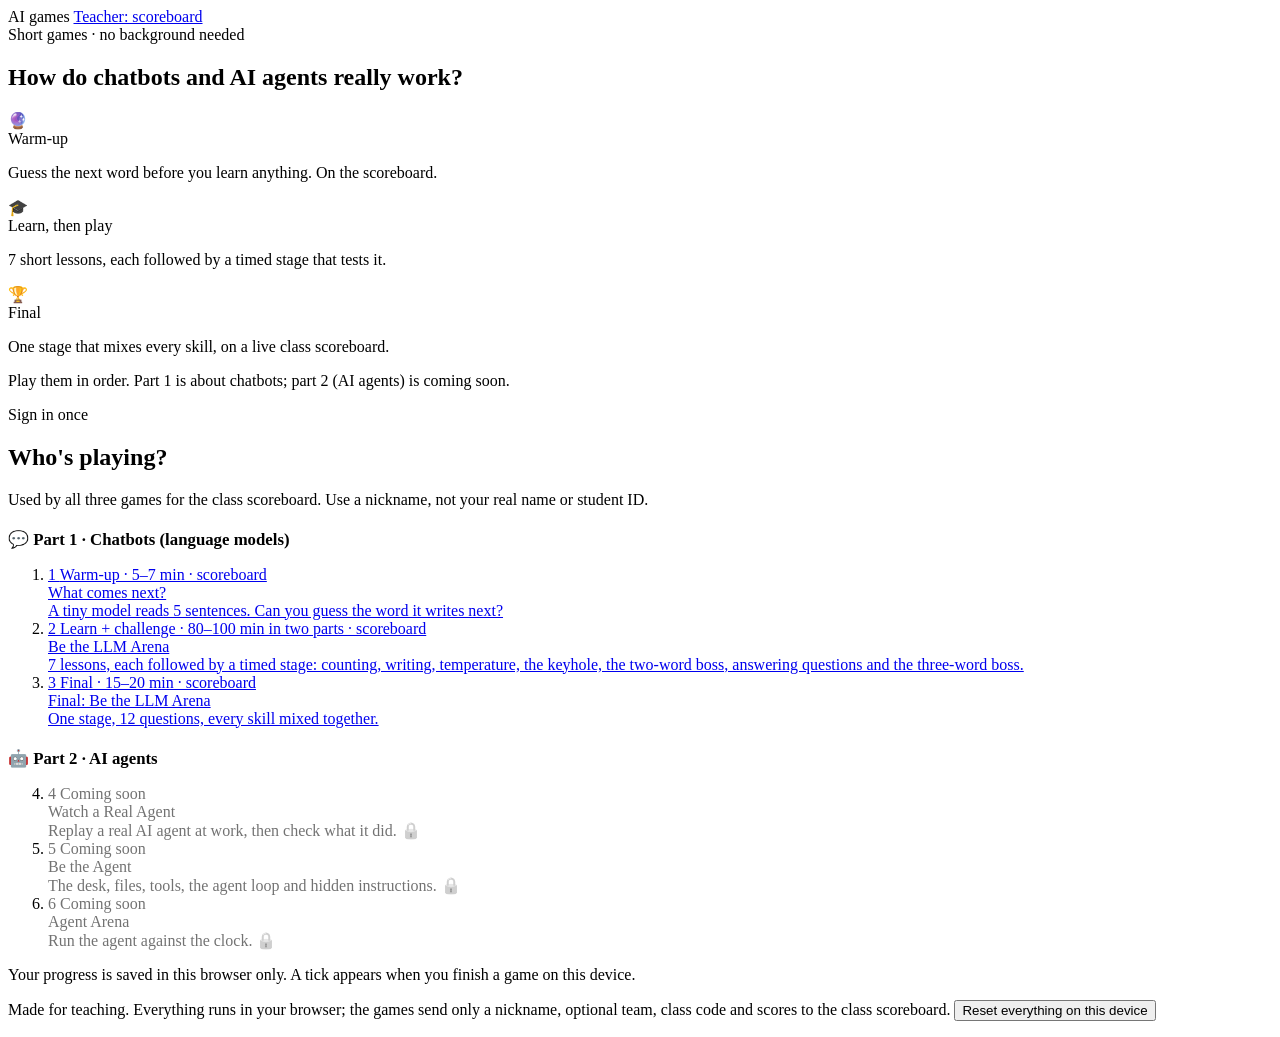
==== index.html @ a32d64f8 "v2: root files" ====
<!doctype html>
<html lang="en">
<head>
  <meta charset="utf-8">
  <meta name="viewport" content="width=device-width, initial-scale=1">
  <meta name="color-scheme" content="light only">
  <title>AI games: how chatbots and AI agents work</title>
  <meta name="description" content="Browser games for beginners: guess the next word, learn how a language model works stage by stage, and test yourself on a class scoreboard.">
  <link rel="icon" href="data:image/svg+xml,%3Csvg xmlns='http://www.w3.org/2000/svg' viewBox='0 0 32 32'%3E%3Crect width='32' height='32' rx='7' fill='%231f5fbf'/%3E%3Crect x='6' y='20' width='4' height='6' rx='1' fill='white'/%3E%3Crect x='12' y='14' width='4' height='12' rx='1' fill='white'/%3E%3Crect x='18' y='9' width='4' height='17' rx='1' fill='white'/%3E%3Crect x='24' y='17' width='4' height='9' rx='1' fill='white'/%3E%3C/svg%3E">
  <link rel="stylesheet" href="shared/arena.css">
  <link rel="stylesheet" href="shared/visual.css">
  <style>.part-h { font-size: 1.05rem; margin: 20px 0 8px; } .games.soon .game { opacity: .55; filter: grayscale(1); cursor: not-allowed; }</style>
</head>
<body>
  <header class="topbar">
    <span class="brand">AI <span>games</span></span>
    <span class="spacer"></span>
    <a class="pill" href="board.html" id="boardLink">Teacher: scoreboard</a>
  </header>

  <main>
    <section class="card stack">
      <div class="kicker">Short games · no background needed</div>
      <h1>How do chatbots and AI agents really work?</h1>
      <div class="v-cards cols-3">
        <div class="v-card"><div class="v-card-icon" aria-hidden="true">🔮</div><div class="v-card-title">Warm-up</div><p>Guess the next word before you learn anything. On the scoreboard.</p></div>
        <div class="v-card"><div class="v-card-icon" aria-hidden="true">🎓</div><div class="v-card-title">Learn, then play</div><p>7 short lessons, each followed by a timed stage that tests it.</p></div>
        <div class="v-card"><div class="v-card-icon" aria-hidden="true">🏆</div><div class="v-card-title">Final</div><p>One stage that mixes every skill, on a live class scoreboard.</p></div>
      </div>
      <p class="muted small">Play them in order. Part 1 is about chatbots; part 2 (AI agents) is coming soon.</p>
    </section>

    <section class="card stack" id="signin" aria-labelledby="signin-h">
      <div class="kicker">Sign in once</div>
      <h2 id="signin-h">Who's playing?</h2>
      <p class="muted small">Used by all three games for the class scoreboard. Use a nickname, not your real name or student ID.</p>
      <div id="signin-body"></div>
    </section>

    <div id="games">
    <h2 class="part-h"><span aria-hidden="true">💬</span> Part 1 · Chatbots (language models)</h2>
    <ol class="games">
      <li><a class="game arena" href="warmup/index.html" data-id="warmup-arena">
        <span class="n" aria-hidden="true">1</span>
        <span><span class="tag">Warm-up · 5–7 min · scoreboard</span><br><span class="t">What comes next?</span><br>
          <span class="d">A tiny model reads 5 sentences. Can you guess the word it writes next?</span></span>
        <span class="right"></span></a></li>
      <li><a class="game arena" href="llm/index.html" data-id="llm2-arena">
        <span class="n" aria-hidden="true">2</span>
        <span><span class="tag">Learn + challenge · 80–100 min in two parts · scoreboard</span><br><span class="t">Be the LLM Arena</span><br>
          <span class="d">7 lessons, each followed by a timed stage: counting, writing, temperature, the keyhole, the two-word boss, answering questions and the three-word boss.</span></span>
        <span class="right"></span></a></li>
      <li><a class="game arena" href="final/index.html" data-id="llmfinal-arena">
        <span class="n" aria-hidden="true">3</span>
        <span><span class="tag">Final · 15–20 min · scoreboard</span><br><span class="t">Final: Be the LLM Arena</span><br>
          <span class="d">One stage, 12 questions, every skill mixed together.</span></span>
        <span class="right"></span></a></li>
    </ol>
    <h2 class="part-h"><span aria-hidden="true">🤖</span> Part 2 · AI agents</h2>
    <ol class="games soon" start="4" aria-label="Coming soon">
      <li><div class="game" aria-disabled="true">
        <span class="n" aria-hidden="true">4</span>
        <span><span class="tag">Coming soon</span><br><span class="t">Watch a Real Agent</span><br><span class="d">Replay a real AI agent at work, then check what it did.</span></span>
        <span class="right">🔒</span></div></li>
      <li><div class="game" aria-disabled="true">
        <span class="n" aria-hidden="true">5</span>
        <span><span class="tag">Coming soon</span><br><span class="t">Be the Agent</span><br><span class="d">The desk, files, tools, the agent loop and hidden instructions.</span></span>
        <span class="right">🔒</span></div></li>
      <li><div class="game" aria-disabled="true">
        <span class="n" aria-hidden="true">6</span>
        <span><span class="tag">Coming soon</span><br><span class="t">Agent Arena</span><br><span class="d">Run the agent against the clock.</span></span>
        <span class="right">🔒</span></div></li>
    </ol>
    </div>

    <p class="muted small" style="margin-top:16px">Your progress is saved in this browser only. A tick appears when you finish a game on this device.</p>
  </main>

  <footer><p>Made for teaching. Everything runs in your browser; the games send only a nickname, optional team, class code and scores to the class scoreboard.
    <button type="button" id="resetAll">Reset everything on this device</button></p></footer>

  <script src="config.js"></script>
  <script src="shared/arena.js"></script>
  <script>
  /* Front-page sign-in: saved on this device and picked up by all three games. */
  (function () {
    var A = window.ARENA, h = A.h, body = document.getElementById("signin-body");
    function summary() {
      var p = A.getProfile();
      A.clear(body);
      var chg = h("button", { class: "btn ghost", type: "button", text: "Change" });
      chg.addEventListener("click", form);
      body.appendChild(h("div", { class: "row" },
        h("p", { style: "flex:1;margin:0" }, "\u2713 Playing as ", h("b", { text: p.nickname }),
          p.team ? " \u00b7 team " + p.team : "", A.boardEnabled ? " \u00b7 class " + p.classCode : ""),
        chg));
    }
    function form() {
      var p = A.getProfile();
      A.clear(body);
      var nick = h("input", { class: "text-input", id: "p-nick", maxlength: "16", autocomplete: "off", value: p.nickname });
      var team = h("input", { class: "text-input", id: "p-team", maxlength: "20", autocomplete: "off", value: p.team });
      var code = h("input", { class: "text-input", id: "p-class", maxlength: "20", autocomplete: "off", value: p.classCode });
      var msg = h("p", { class: "feedback", "aria-live": "polite" });
      var f = h("form", { class: "stack", novalidate: true },
        h("label", { class: "field", for: "p-nick" }, "Nickname", nick),
        h("label", { class: "field", for: "p-team" }, "Team name ", h("span", { class: "muted", text: "(optional; teammates type the same name)" }), team),
        A.boardEnabled ? h("label", { class: "field", for: "p-class" }, "Class code ", h("span", { class: "muted", text: "(from your teacher)" }), code) : null,
        msg,
        h("div", { class: "row end" }, h("button", { class: "btn primary", type: "submit", text: "Save" })));
      f.addEventListener("submit", function (e) {
        e.preventDefault();
        var n = A.cleanNick(nick.value), c = A.cleanClass(code.value);
        if (!n) { msg.className = "feedback bad"; msg.textContent = "Please type a nickname (letters or numbers)."; nick.focus(); return; }
        if (A.boardEnabled && !c) { msg.className = "feedback bad"; msg.textContent = "Please type the class code your teacher gave you."; code.focus(); return; }
        A.setProfile({ nickname: n, team: A.cleanTeam(team.value), classCode: c });
        summary();
      });
      body.appendChild(f);
    }
    var p = A.getProfile();
    if (p.nickname && (!A.boardEnabled || p.classCode)) summary(); else form();
  })();

  /* Reset everything this site saved in this browser: the 3 games, the ticks and the sign-in. */
  (function () {
    var ARENAS = ["aig-arena-warmup", "aig-arena-llm2", "aig-arena-llmfinal"];
    var KEYS = ARENAS.concat(["aig2-done", "aig-player"]);
    document.getElementById("resetAll").addEventListener("click", function () {
      var unsent = 0;
      try { ARENAS.forEach(function (k) { var s = JSON.parse(localStorage.getItem(k) || "null"); if (s && s.queue) unsent += s.queue.length; }); } catch (e) { /* storage blocked */ }
      var msg = "Delete all progress for these games on this device, and the saved nickname? (The saved nickname is shared with the first version of the AI games on this browser.)" +
        (unsent ? "\n\nWarning: " + unsent + " arena result" + (unsent === 1 ? " has" : "s have") + " not reached the scoreboard yet and would be lost." : "") +
        "\n\nResults already on the class scoreboard stay there, and your nickname stays taken in that class.";
      if (window.confirm && !window.confirm(msg)) return;
      try { KEYS.forEach(function (k) { localStorage.removeItem(k); }); } catch (e) { /* storage blocked: nothing saved anyway */ }
      location.reload();
    });
  })();

  (function () {
    var done = {};
    try { done = JSON.parse(localStorage.getItem("aig2-done") || "{}") || {}; } catch (e) { /* storage blocked */ }
    var links = document.querySelectorAll("#games a.game");
    var nextMarked = false;
    Array.prototype.forEach.call(links, function (a) {
      var right = a.querySelector(".right");
      if (done[a.getAttribute("data-id")]) { right.className = "right done"; right.textContent = "✓ Done"; a.setAttribute("aria-label", a.querySelector(".t").textContent + ", done"); }
      else if (!nextMarked) { nextMarked = true; right.className = "right go"; right.textContent = "Play →"; }
    });
  })();
  </script>
</body>
</html>
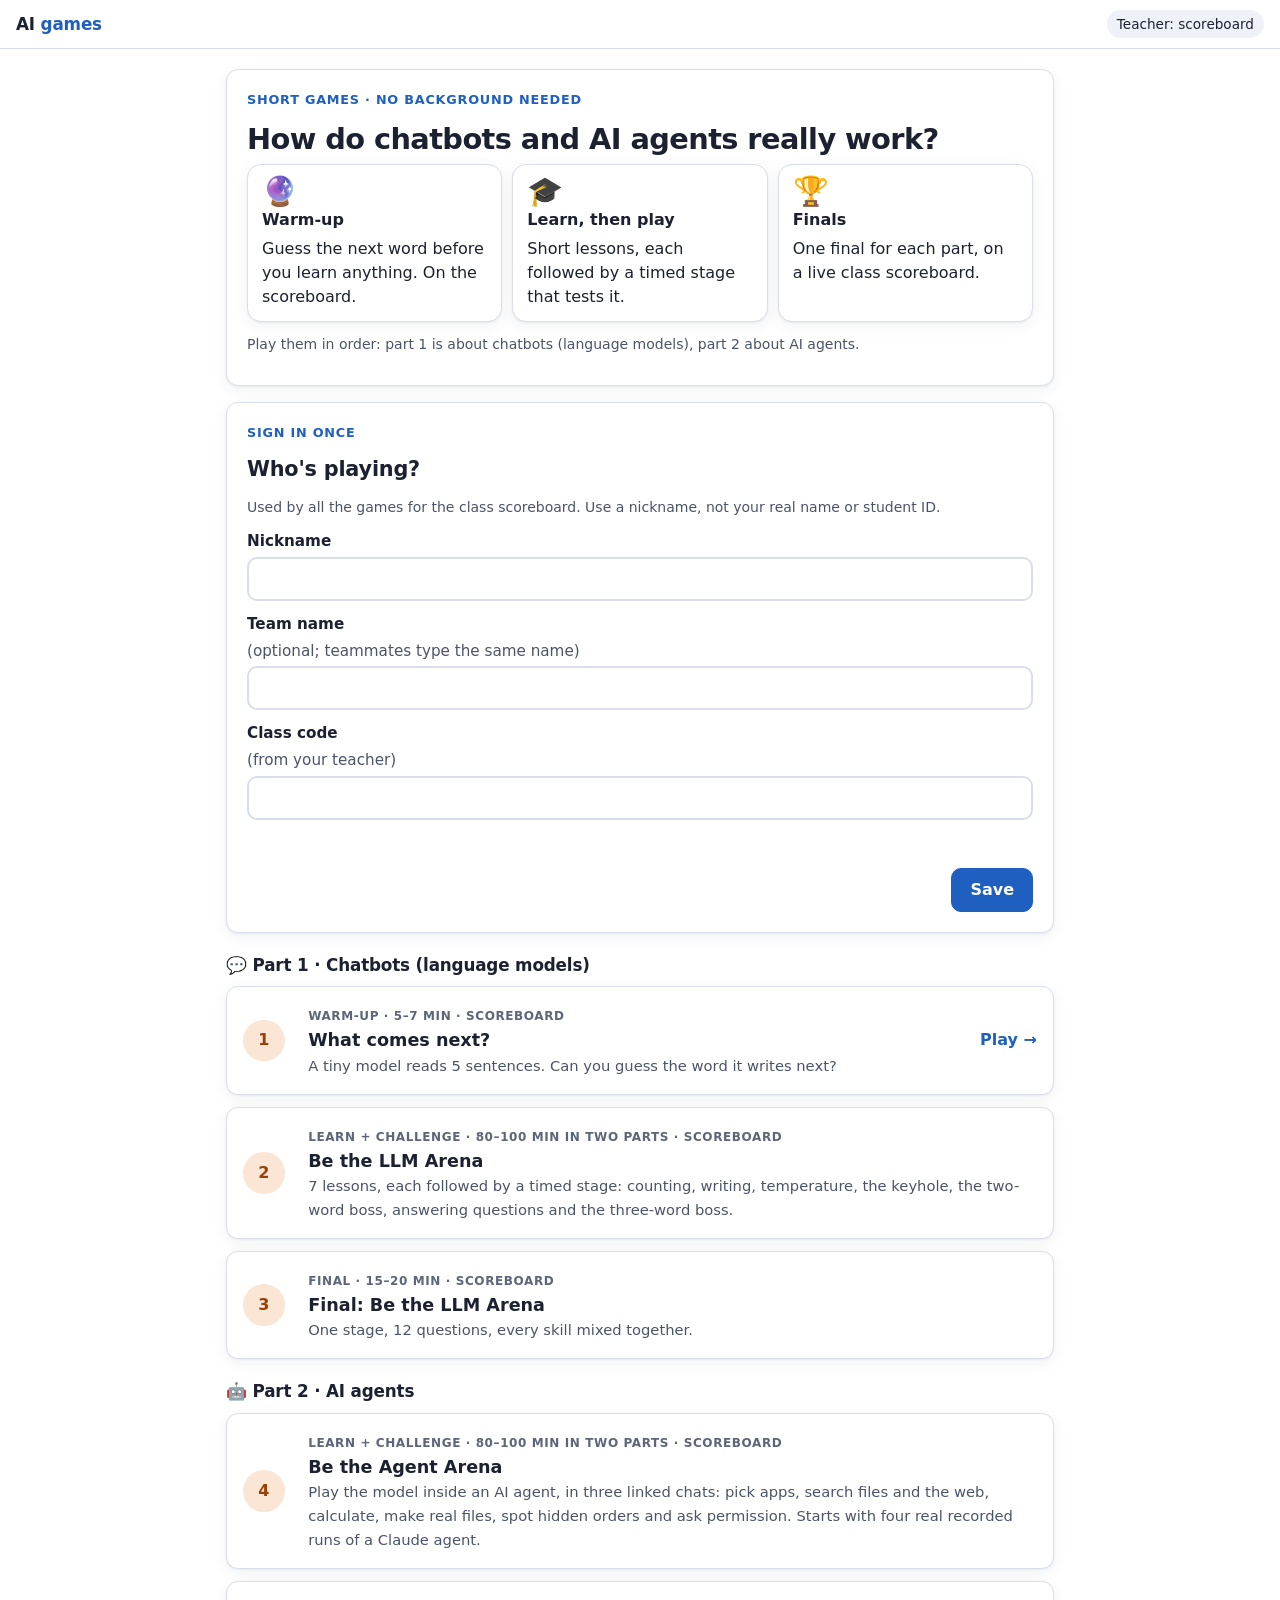
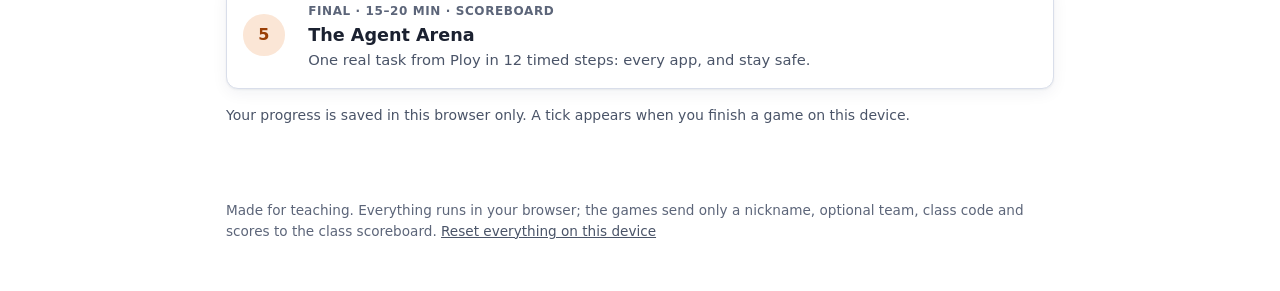
==== commit 1a955edb: "Front page: Be the Agent is live; docs for part 2" ====
--- a/index.html
+++ b/index.html
@@ -9,7 +9,7 @@
   <link rel="icon" href="data:image/svg+xml,%3Csvg xmlns='http://www.w3.org/2000/svg' viewBox='0 0 32 32'%3E%3Crect width='32' height='32' rx='7' fill='%231f5fbf'/%3E%3Crect x='6' y='20' width='4' height='6' rx='1' fill='white'/%3E%3Crect x='12' y='14' width='4' height='12' rx='1' fill='white'/%3E%3Crect x='18' y='9' width='4' height='17' rx='1' fill='white'/%3E%3Crect x='24' y='17' width='4' height='9' rx='1' fill='white'/%3E%3C/svg%3E">
   <link rel="stylesheet" href="shared/arena.css">
   <link rel="stylesheet" href="shared/visual.css">
-  <style>.part-h { font-size: 1.05rem; margin: 20px 0 8px; } .games.soon .game { opacity: .55; filter: grayscale(1); cursor: not-allowed; }</style>
+  <style>.part-h { font-size: 1.05rem; margin: 20px 0 8px; }</style>
 </head>
 <body>
   <header class="topbar">
@@ -24,16 +24,16 @@
       <h1>How do chatbots and AI agents really work?</h1>
       <div class="v-cards cols-3">
         <div class="v-card"><div class="v-card-icon" aria-hidden="true">🔮</div><div class="v-card-title">Warm-up</div><p>Guess the next word before you learn anything. On the scoreboard.</p></div>
-        <div class="v-card"><div class="v-card-icon" aria-hidden="true">🎓</div><div class="v-card-title">Learn, then play</div><p>7 short lessons, each followed by a timed stage that tests it.</p></div>
-        <div class="v-card"><div class="v-card-icon" aria-hidden="true">🏆</div><div class="v-card-title">Final</div><p>One stage that mixes every skill, on a live class scoreboard.</p></div>
+        <div class="v-card"><div class="v-card-icon" aria-hidden="true">🎓</div><div class="v-card-title">Learn, then play</div><p>Short lessons, each followed by a timed stage that tests it.</p></div>
+        <div class="v-card"><div class="v-card-icon" aria-hidden="true">🏆</div><div class="v-card-title">Finals</div><p>One final for each part, on a live class scoreboard.</p></div>
       </div>
-      <p class="muted small">Play them in order. Part 1 is about chatbots; part 2 (AI agents) is coming soon.</p>
+      <p class="muted small">Play them in order: part 1 is about chatbots (language models), part 2 about AI agents.</p>
     </section>
 
     <section class="card stack" id="signin" aria-labelledby="signin-h">
       <div class="kicker">Sign in once</div>
       <h2 id="signin-h">Who's playing?</h2>
-      <p class="muted small">Used by all three games for the class scoreboard. Use a nickname, not your real name or student ID.</p>
+      <p class="muted small">Used by all the games for the class scoreboard. Use a nickname, not your real name or student ID.</p>
       <div id="signin-body"></div>
     </section>
 
@@ -57,19 +57,17 @@
         <span class="right"></span></a></li>
     </ol>
     <h2 class="part-h"><span aria-hidden="true">🤖</span> Part 2 · AI agents</h2>
-    <ol class="games soon" start="4" aria-label="Coming soon">
-      <li><div class="game" aria-disabled="true">
+    <ol class="games" start="4">
+      <li><a class="game arena" href="agent/index.html" data-id="agent2-arena">
         <span class="n" aria-hidden="true">4</span>
-        <span><span class="tag">Coming soon</span><br><span class="t">Watch a Real Agent</span><br><span class="d">Replay a real AI agent at work, then check what it did.</span></span>
-        <span class="right">🔒</span></div></li>
-      <li><div class="game" aria-disabled="true">
+        <span><span class="tag">Learn + challenge · 80–100 min in two parts · scoreboard</span><br><span class="t">Be the Agent Arena</span><br>
+          <span class="d">Play the model inside an AI agent, in three linked chats: pick apps, search files and the web, calculate, make real files, spot hidden orders and ask permission. Starts with four real recorded runs of a Claude agent.</span></span>
+        <span class="right"></span></a></li>
+      <li><a class="game arena" href="agent-final/index.html" data-id="agentfinal-arena">
         <span class="n" aria-hidden="true">5</span>
-        <span><span class="tag">Coming soon</span><br><span class="t">Be the Agent</span><br><span class="d">The desk, files, tools, the agent loop and hidden instructions.</span></span>
-        <span class="right">🔒</span></div></li>
-      <li><div class="game" aria-disabled="true">
-        <span class="n" aria-hidden="true">6</span>
-        <span><span class="tag">Coming soon</span><br><span class="t">Agent Arena</span><br><span class="d">Run the agent against the clock.</span></span>
-        <span class="right">🔒</span></div></li>
+        <span><span class="tag">Final · 15–20 min · scoreboard</span><br><span class="t">The Agent Arena</span><br>
+          <span class="d">One real task from Ploy in 12 timed steps: every app, and stay safe.</span></span>
+        <span class="right"></span></a></li>
     </ol>
     </div>
 
@@ -82,7 +80,7 @@
   <script src="config.js"></script>
   <script src="shared/arena.js"></script>
   <script>
-  /* Front-page sign-in: saved on this device and picked up by all three games. */
+  /* Front-page sign-in: saved on this device and picked up by all the games. */
   (function () {
     var A = window.ARENA, h = A.h, body = document.getElementById("signin-body");
     function summary() {
@@ -122,9 +120,9 @@
     if (p.nickname && (!A.boardEnabled || p.classCode)) summary(); else form();
   })();
 
-  /* Reset everything this site saved in this browser: the 3 games, the ticks and the sign-in. */
+  /* Reset everything this site saved in this browser: the 5 games, the ticks and the sign-in. */
   (function () {
-    var ARENAS = ["aig-arena-warmup", "aig-arena-llm2", "aig-arena-llmfinal"];
+    var ARENAS = ["aig-arena-warmup", "aig-arena-llm2", "aig-arena-llmfinal", "aig-arena-agent2", "aig-arena-agentfinal"];
     var KEYS = ARENAS.concat(["aig2-done", "aig-player"]);
     document.getElementById("resetAll").addEventListener("click", function () {
       var unsent = 0;
--- a/shared/arena.css
+++ b/shared/arena.css
@@ -0,0 +1,250 @@
+/* AI games — shared styles for the master page, the arenas and the scoreboard. White theme only. */
+:root {
+  --bg: #ffffff;
+  --surface: #ffffff;
+  --surface-2: #eef1f8;
+  --ink: #1b2130;
+  --ink-2: #4a5468;
+  --ink-3: #5c6579;
+  --line: #d9deea;
+  --accent: #1f5fbf;        /* theme blue: bars, primary buttons */
+  --accent-soft: #dbe6f8;
+  --accent-ink: #ffffff;
+  --warn: #c2570c;          /* orange: wrong / warning */
+  --warn-soft: #fbe6d6;
+  --good: #1d7a46;
+  --good-soft: #d9f0e2;
+  --bar-track: #e6eaf3;
+  --focus: #f0a020;
+  --predict-ink: #8a5200;   /* amber text that passes contrast on white */
+  --mode-ink: #9a3f06;
+  --radius: 12px;
+  --shadow: 0 1px 2px rgba(20, 30, 60, .06), 0 4px 16px rgba(20, 30, 60, .06);
+  --fs: 16px;
+  --font: "Inter", system-ui, -apple-system, "Segoe UI", Roboto, sans-serif;
+  --mono: ui-monospace, "SF Mono", Consolas, monospace;
+  color-scheme: light;
+}
+
+* { box-sizing: border-box; }
+html { font-size: var(--fs); }
+body {
+  margin: 0;
+  background: var(--bg);
+  color: var(--ink);
+  font-family: var(--font);
+  line-height: 1.5;
+  -webkit-text-size-adjust: 100%;
+}
+html.class-mode { --fs: 22px; }
+
+a { color: var(--accent); }
+button, input, select, textarea { font: inherit; color: inherit; }
+:focus-visible { outline: 3px solid var(--focus); outline-offset: 2px; }
+
+/* ---------- layout ---------- */
+.topbar {
+  position: sticky; top: 0; z-index: 5;
+  display: flex; align-items: center; gap: 12px;
+  padding: 10px 16px;
+  background: var(--surface);
+  border-bottom: 1px solid var(--line);
+}
+.brand { white-space: nowrap; font-weight: 700; letter-spacing: -.01em; cursor: pointer; background: none; border: 0; padding: 0; font-size: 1.05rem; }
+.brand span { color: var(--accent); }
+.topbar .spacer { flex: 1; }
+.pill {
+  display: inline-flex; align-items: center; gap: 6px;
+  padding: 4px 10px; border-radius: 999px;
+  background: var(--surface-2); color: var(--ink-2); font-size: .85rem; white-space: nowrap;
+}
+.pill.mode { background: var(--warn-soft); color: var(--mode-ink); white-space: normal; text-align: center; }
+
+main { max-width: 860px; margin: 0 auto; padding: 20px 16px 64px; }
+.card {
+  background: var(--surface); border: 1px solid var(--line); border-radius: var(--radius);
+  padding: 20px; margin: 0 0 16px; box-shadow: var(--shadow);
+}
+.card.soft { background: var(--surface-2); box-shadow: none; }
+h1 { font-size: 1.8rem; line-height: 1.2; margin: 0 0 8px; letter-spacing: -.02em; }
+h2 { font-size: 1.3rem; margin: 0 0 8px; letter-spacing: -.01em; }
+h3 { font-size: 1.05rem; margin: 0 0 6px; }
+p { margin: 0 0 10px; }
+.muted { color: var(--ink-2); }
+.small { font-size: .875rem; }
+.kicker { font-size: .8rem; font-weight: 600; text-transform: uppercase; letter-spacing: .06em; color: var(--accent); margin-bottom: 4px; }
+.row { display: flex; flex-wrap: wrap; gap: 10px; align-items: center; }
+.row.end { justify-content: flex-end; }
+.stack > * + * { margin-top: 12px; }
+.hidden { display: none !important; }
+
+/* ---------- buttons ---------- */
+.btn {
+  display: inline-flex; align-items: center; justify-content: center; gap: 6px;
+  min-height: 44px; padding: 8px 18px;
+  border-radius: 10px; border: 1px solid var(--line);
+  background: var(--surface); cursor: pointer; font-weight: 600;
+}
+.btn:hover { border-color: var(--accent); }
+.btn.primary { background: var(--accent); color: var(--accent-ink); border-color: var(--accent); }
+.btn.primary:hover { filter: brightness(1.08); }
+.btn.ghost { background: transparent; }
+.btn:disabled { opacity: .45; cursor: not-allowed; filter: none; }
+
+/* ---------- the sentence / blank ---------- */
+.sentence {
+  font-size: 1.5rem; line-height: 1.45; font-weight: 600;
+  padding: 18px; border-radius: var(--radius); background: var(--surface-2);
+  overflow-wrap: anywhere;
+}
+.sentence .blank {
+  display: inline-block; min-width: 3.5em; border-bottom: 3px solid var(--accent);
+  color: var(--accent); text-align: center;
+}
+.sentence .dim { color: var(--ink-3); font-weight: 400; }
+
+.choices { display: grid; grid-template-columns: repeat(2, minmax(0, 1fr)); gap: 10px; }
+.choice {
+  min-height: 56px; padding: 10px 14px; border-radius: 10px;
+  border: 2px solid var(--line); background: var(--surface); cursor: pointer;
+  font-size: 1.1rem; font-weight: 600; text-align: left;
+  display: flex; flex-direction: column; gap: 6px;
+}
+.choice:hover:not(:disabled) { border-color: var(--accent); }
+.choice.picked { border-color: var(--accent); background: var(--accent-soft); }
+.choice.correct { border-color: var(--good); background: var(--good-soft); }
+.choice.wrong { border-color: var(--warn); background: var(--warn-soft); }
+.choice:disabled { cursor: default; }
+.choice .tag { font-size: .8rem; font-weight: 600; color: var(--ink-2); }
+
+.feedback { min-height: 1.5em; font-weight: 600; }
+.feedback.good { color: var(--good); }
+.feedback.bad { color: var(--warn); }
+
+
+.toast {
+  position: fixed; left: 50%; bottom: 20px; transform: translateX(-50%);
+  background: var(--ink); color: var(--bg); padding: 10px 16px; border-radius: 10px; font-weight: 600;
+  z-index: 20; max-width: calc(100% - 32px);
+}
+
+footer { max-width: 860px; margin: 0 auto; padding: 0 16px 40px; color: var(--ink-3); font-size: .85rem; }
+footer button { background: none; border: 0; color: var(--ink-2); text-decoration: underline; cursor: pointer; padding: 0; }
+
+.sr-only { position: absolute; width: 1px; height: 1px; padding: 0; margin: -1px; overflow: hidden; clip: rect(0 0 0 0); white-space: nowrap; border: 0; }
+a.pill { text-decoration: none; color: inherit; }
+a.pill:hover { text-decoration: underline; }
+.text-input { width: 100%; min-height: 44px; padding: 8px 12px; border: 2px solid var(--line); border-radius: 10px; background: var(--surface); }
+.text-input:focus { border-color: var(--accent); outline: none; }
+label.field { display: grid; gap: 4px; font-weight: 600; font-size: .95rem; }
+label.field span.muted { font-weight: 400; }
+.table-wrap { overflow-x: auto; }
+table { border-collapse: collapse; width: 100%; font-size: .95rem; }
+th, td { text-align: left; padding: 8px 10px; border-bottom: 1px solid var(--line); vertical-align: top; }
+th { font-size: .8rem; text-transform: uppercase; letter-spacing: .04em; color: var(--ink-2); }
+td.num, th.num { text-align: right; font-variant-numeric: tabular-nums; }
+.why { border-left: 4px solid var(--accent); }
+.mono { font-family: var(--mono); }
+
+/* ---------- master page ---------- */
+.games { list-style: none; margin: 0; padding: 0; display: grid; gap: 12px; }
+.game {
+  display: grid; grid-template-columns: 3.2em 1fr auto; gap: 14px; align-items: center;
+  padding: 16px; border: 1px solid var(--line); border-radius: var(--radius); background: var(--surface); box-shadow: var(--shadow);
+  text-decoration: none; color: inherit;
+}
+.game:hover { border-color: var(--accent); }
+.game .n { width: 2.6em; height: 2.6em; border-radius: 50%; display: grid; place-items: center; font-weight: 800; background: var(--accent-soft); color: var(--accent); }
+.game.arena .n { background: var(--warn-soft); color: var(--mode-ink); }
+.game .t { font-weight: 700; font-size: 1.1rem; }
+.game .d { color: var(--ink-2); font-size: .92rem; }
+.game .tag { font-size: .75rem; font-weight: 700; text-transform: uppercase; letter-spacing: .05em; color: var(--ink-3); }
+.game .done { color: var(--good); font-weight: 700; white-space: nowrap; }
+.game .go { color: var(--accent); font-weight: 700; white-space: nowrap; }
+
+/* ---------- arena ---------- */
+.hud { display: flex; flex-wrap: wrap; gap: 8px 14px; align-items: center; font-size: .9rem; color: var(--ink-2); }
+.hud b { color: var(--ink); font-variant-numeric: tabular-nums; }
+.timer { position: relative; height: 10px; border-radius: 5px; background: var(--bar-track); overflow: hidden; flex: 1 1 160px; min-width: 120px; }
+.timer > span { position: absolute; inset: 0 auto 0 0; background: var(--good); border-radius: 5px; transition: width .2s linear; }
+.timer.low > span { background: var(--warn); }
+.streak { color: var(--mode-ink); font-weight: 700; }
+.item-box.locked { pointer-events: none; }
+.item-box.locked .unlock-ok, .item-box.locked .v-file { pointer-events: auto; }
+.result-card { border-left: 4px solid var(--good); }
+.result-card.bad { border-left-color: var(--warn); }
+.result-card.part { border-left-color: var(--focus); }
+.pts-line { font-family: var(--mono); font-size: .92rem; color: var(--ink-2); }
+.big-points { font-size: 2.2rem; font-weight: 800; font-variant-numeric: tabular-nums; }
+.rules { margin: 0; padding-left: 1.2em; }
+.rules li + li { margin-top: 4px; }
+.textbox { font-family: var(--mono); background: var(--surface-2); border-radius: 10px; padding: 10px 14px; white-space: pre-wrap; overflow-wrap: anywhere; font-size: .95rem; max-height: 22em; overflow: auto; }
+.textbox .hl { background: #fff1b8; border-radius: 3px; }
+.tiles { display: flex; flex-wrap: wrap; gap: 8px; }
+.tile { min-height: 40px; padding: 6px 12px; border-radius: 8px; border: 2px solid var(--line); background: var(--surface); cursor: pointer; font-weight: 600; font-size: 1rem; }
+.tile:hover:not(:disabled) { border-color: var(--accent); }
+.tile.end { border-style: dashed; }
+.tile.on { border-color: var(--accent); background: var(--accent-soft); }
+.tile.good { border-color: var(--good); background: var(--good-soft); }
+.tile.bad { border-color: var(--warn); background: var(--warn-soft); }
+.built { min-height: 56px; padding: 12px 14px; border-radius: 10px; background: var(--surface-2); font-size: 1.2rem; font-weight: 600; overflow-wrap: anywhere; }
+.built .seed { color: var(--ink-3); }
+.built .w { display: inline-block; padding: 0 4px; border-radius: 4px; }
+.built .w.good { background: var(--good-soft); }
+.built .w.bad { background: var(--warn-soft); text-decoration: line-through; }
+.counts { display: grid; grid-template-columns: repeat(auto-fill, minmax(190px, 1fr)); gap: 8px; }
+.counts .c { border: 1px solid var(--line); border-radius: 8px; padding: 6px 10px; font-size: .9rem; }
+.counts .c b { display: block; }
+.status { font-size: .85rem; }
+.status.ok { color: var(--good); }
+.status.wait { color: var(--mode-ink); }
+.pick-list { display: grid; gap: 8px; }
+.pick { display: grid; grid-template-columns: auto 1fr auto; gap: 10px; align-items: center; padding: 10px 12px; border: 2px solid var(--line); border-radius: 10px; background: var(--surface); cursor: pointer; text-align: left; }
+.pick.on { border-color: var(--accent); background: var(--accent-soft); }
+.pick.good { border-color: var(--good); background: var(--good-soft); }
+.pick.bad { border-color: var(--warn); background: var(--warn-soft); }
+.pick .tok { font-family: var(--mono); font-size: .85rem; color: var(--ink-2); white-space: nowrap; }
+.doc { border: 1px solid var(--line); border-radius: 10px; padding: 12px 14px; background: var(--surface); }
+.doc .meta { font-size: .8rem; color: var(--ink-3); margin-bottom: 4px; }
+.meter { height: 12px; border-radius: 6px; background: var(--bar-track); overflow: hidden; }
+.meter > span { display: block; height: 100%; background: var(--accent); }
+.meter.over > span { background: var(--warn); }
+
+/* ---------- scoreboard ---------- */
+.tabs { display: inline-flex; border: 1px solid var(--line); border-radius: 10px; overflow: hidden; }
+.tabs button { border: 0; background: var(--surface); padding: 10px 18px; font-weight: 700; cursor: pointer; min-height: 44px; }
+.tabs button[aria-selected="true"] { background: var(--accent); color: var(--accent-ink); }
+.board td.rank { width: 3em; font-weight: 800; color: var(--ink-3); }
+.board tr.top1 td.rank { color: #b8860b; }
+html.projector { --fs: 22px; }
+
+@media (max-width: 560px) {
+  .topbar { gap: 8px; }
+  .pill { font-size: .72rem; padding: 3px 8px; }
+  h1 { font-size: 1.5rem; }
+  .choices { grid-template-columns: 1fr; }
+  .card { padding: 16px; }
+  .game { grid-template-columns: 2.6em 1fr; }
+  .game .right { grid-column: 2; }
+}
+@media (prefers-reduced-motion: reduce) {
+  * { transition: none !important; animation: none !important; }
+}
+footer { max-width: 860px; margin: 0 auto; padding: 0 16px 40px; color: var(--ink-3); font-size: .85rem; }
+footer button { background: none; border: 0; color: var(--ink-2); text-decoration: underline; cursor: pointer; padding: 0; }
+.tabs.toggle button[aria-pressed="true"] { background: var(--accent); color: var(--accent-ink); }
+.doc.good { border-color: var(--good); background: var(--good-soft); }
+.choices.one { grid-template-columns: 1fr; }
+
+/* visual additions (v3) */
+.lesson-card { display: flex; gap: 10px; align-items: flex-start; }
+.lesson-icon { font-size: 1.6rem; line-height: 1.2; }
+.goal-line { font-size: 1.05rem; }
+.search-bar { flex: 1; min-width: 12rem; min-height: 44px; display: flex; align-items: center; padding: 6px 12px; border-radius: 10px; background: var(--surface-2); font-weight: 700; }
+/* Dice master chart options (v4) */
+.mini-chart { display: grid; gap: 4px; width: 100%; text-align: left; }
+.mc-letter { font-size: .85rem; }
+.mc-row { display: grid; grid-template-columns: 4.2em 1fr 3em; gap: 6px; align-items: center; font-size: .85rem; font-weight: 400; }
+.mc-bar { height: 12px; background: var(--bar-track); border-radius: 6px; overflow: hidden; }
+.mc-bar i { display: block; height: 100%; background: var(--accent); }
+.mc-pct { text-align: right; font-variant-numeric: tabular-nums; }
--- a/shared/visual.css
+++ b/shared/visual.css
@@ -0,0 +1,308 @@
+/* AI games — visual building blocks (shared/visual.js). Uses each page's colour variables. Phone first. */
+
+.sr-only { position: absolute; width: 1px; height: 1px; overflow: hidden; clip: rect(0 0 0 0); white-space: nowrap; }
+
+/* ---------- flow ---------- */
+.v-flow { display: flex; flex-wrap: wrap; align-items: stretch; gap: 6px; margin: 8px 0; }
+.v-node {
+  flex: 1 1 0; min-width: 7.5em;
+  display: flex; flex-direction: column; align-items: center; justify-content: center; text-align: center; gap: 2px;
+  padding: 10px 8px; border-radius: 12px; background: var(--accent-soft); color: var(--ink);
+  border: 1px solid transparent;
+}
+.v-node.good { background: var(--good-soft); border-color: var(--good); }
+.v-node.bad { background: var(--warn-soft); border-color: var(--warn); }
+.v-node .v-icon { font-size: 1.5rem; line-height: 1.2; }
+.v-node .v-label { font-weight: 700; line-height: 1.25; }
+.v-node .v-sub { font-size: .82rem; color: var(--ink-2); line-height: 1.25; }
+.v-arrow { align-self: center; font-weight: 700; color: var(--accent); font-size: 1.2rem; }
+.v-loop { flex-basis: 100%; text-align: center; font-size: .9rem; color: var(--accent); font-weight: 600; }
+.v-flow.compact .v-node { min-width: 5em; padding: 6px 8px; font-size: .92rem; }
+.v-flow.compact .v-node .v-label { font-weight: 600; }
+
+/* ---------- cards ---------- */
+.v-cards, .v-recap { display: grid; grid-template-columns: repeat(auto-fit, minmax(15rem, 1fr)); gap: 10px; margin: 8px 0; }
+.v-cards.cols-2 { grid-template-columns: repeat(auto-fit, minmax(13rem, 1fr)); }
+.v-cards.cols-3 { grid-template-columns: repeat(auto-fit, minmax(11rem, 1fr)); }
+.v-card {
+  background: var(--surface); border: 1px solid var(--line); border-radius: 14px; padding: 12px 14px;
+  box-shadow: var(--shadow);
+}
+.v-card p { margin: 6px 0 0; }
+.v-card.good { border-color: var(--good); background: var(--good-soft); }
+.v-card.bad { border-color: var(--warn); background: var(--warn-soft); }
+.v-card.accent { border-color: var(--accent); background: var(--accent-soft); }
+.v-card-icon { font-size: 1.8rem; line-height: 1; margin-bottom: 4px; }
+.v-card-icon.sm { font-size: 1.4rem; margin: 0; }
+.v-card-title { font-weight: 700; line-height: 1.3; }
+.v-recap-head { display: flex; align-items: center; gap: 8px; }
+
+/* ---------- rules ---------- */
+.v-rules { display: grid; gap: 6px; margin: 6px 0; }
+.v-rule { display: flex; gap: 10px; align-items: flex-start; padding: 8px 10px; border-radius: 10px; background: var(--surface-2); }
+.v-rule-n { flex: none; font-size: 1.15rem; line-height: 1.3; color: var(--accent); font-weight: 700; min-width: 1.4em; text-align: center; }
+
+/* ---------- steps (level intros) ---------- */
+.v-steps { list-style: none; padding: 0; margin: 4px 0; display: grid; gap: 10px; }
+.v-step { border: 1px solid var(--line); border-radius: 14px; padding: 12px 14px; background: var(--surface); }
+.v-step-head { display: flex; align-items: center; gap: 10px; }
+.v-step-icon {
+  flex: none; width: 2.4rem; height: 2.4rem; border-radius: 50%; background: var(--accent-soft);
+  display: inline-flex; align-items: center; justify-content: center; font-size: 1.3rem; font-weight: 700; color: var(--accent);
+}
+.v-step-title { font-weight: 700; line-height: 1.3; }
+.v-step-text { margin: 6px 0 0; }
+
+/* ---------- examples ---------- */
+.v-example { margin-top: 8px; padding: 8px 10px; border-radius: 10px; background: var(--surface-2); font-family: var(--mono); font-size: .9rem; overflow-wrap: anywhere; }
+.v-example .v-flow { font-family: var(--font); margin: 2px 0; }
+.v-ex-line { display: flex; flex-wrap: wrap; gap: 6px; align-items: baseline; padding: 2px 0; }
+.v-ex-arrow { color: var(--accent); font-weight: 700; }
+.v-ex-a { color: var(--good); }
+
+/* ---------- more fold ---------- */
+.v-more { margin-top: 6px; }
+.v-more > summary {
+  cursor: pointer; color: var(--accent); font-weight: 600; font-size: .9rem; list-style: none;
+  display: inline-flex; align-items: center; gap: 4px; min-height: 32px;
+}
+.v-more > summary::-webkit-details-marker { display: none; }
+.v-more > summary::before { content: "＋"; }
+.v-more[open] > summary::before { content: "－"; }
+.v-more p { margin: 6px 0 0; }
+
+/* ---------- glossary ---------- */
+.v-gloss { margin-top: 10px; }
+.v-gloss-title { font-weight: 700; font-size: .85rem; text-transform: uppercase; letter-spacing: .06em; color: var(--ink-3); margin-bottom: 6px; }
+.v-gloss-list { display: grid; grid-template-columns: repeat(auto-fit, minmax(14rem, 1fr)); gap: 8px; margin: 0; }
+.v-gloss-item { border-left: 4px solid var(--accent); background: var(--surface-2); border-radius: 8px; padding: 8px 10px; }
+.v-gloss-item dt { font-weight: 700; }
+.v-gloss-item dd { margin: 2px 0 0; font-size: .92rem; }
+
+/* ---------- diagrams ---------- */
+.v-diagram { margin: 10px 0; padding: 0; }
+.v-caption { font-size: .8rem; color: var(--ink-3); margin: 6px 0 0; }
+.v-dice { display: grid; gap: 10px; }
+.v-dice-row { display: grid; grid-template-columns: minmax(9rem, 1fr) 2fr; gap: 10px; align-items: center; }
+.v-dice-label { display: flex; flex-direction: column; }
+.v-dice-label span { font-size: .85rem; color: var(--ink-2); }
+.v-dice-bars { display: grid; gap: 3px; }
+.v-dice-bar { position: relative; height: 1.5rem; background: var(--bar-track); border-radius: 6px; overflow: hidden; }
+.v-dice-bar i { position: absolute; inset: 0 auto 0 0; background: var(--accent); opacity: .75; }
+.v-dice-bar span { position: relative; padding-left: 6px; font-size: .85rem; line-height: 1.5rem; font-weight: 600; }
+.v-keyhole { display: grid; gap: 6px; font-size: 1.05rem; }
+.v-key-line { display: flex; flex-wrap: wrap; gap: 4px; align-items: baseline; padding: 8px 10px; background: var(--surface-2); border-radius: 10px; }
+.v-key-hid { color: transparent; background: var(--line); border-radius: 4px; user-select: none; }
+.v-key-seen { font-weight: 700; background: var(--accent-soft); border-radius: 4px; padding: 0 4px; }
+.v-key-blank { color: var(--accent); font-weight: 700; }
+.v-key-guess { color: var(--ink-2); }
+.v-vs { display: grid; grid-template-columns: 1fr auto 1fr; gap: 8px; align-items: center; }
+.v-vs.two { grid-template-columns: 1fr 1fr; }
+.v-vs-mid { font-size: 2rem; font-weight: 700; color: var(--warn); text-align: center; }
+.v-desk { border: 2px dashed var(--accent); border-radius: 14px; padding: 10px; background: var(--accent-soft); }
+.v-desk-top { font-weight: 700; margin-bottom: 8px; }
+.v-desk-items { display: flex; flex-wrap: wrap; gap: 6px; }
+.v-chip { display: inline-flex; align-items: center; padding: 6px 10px; border-radius: 999px; background: var(--surface); border: 1px solid var(--line); font-size: .92rem; }
+.v-chip.bad { border-color: var(--warn); background: var(--warn-soft); }
+.v-desk-meter { margin-top: 8px; display: flex; align-items: center; gap: 8px; font-size: .85rem; color: var(--ink-2); }
+.v-desk-meter i { display: block; height: 10px; flex: 1; max-width: 12rem; border-radius: 6px; background: linear-gradient(90deg, var(--accent) 70%, var(--bar-track) 70%); }
+
+/* ---------- file viewer ---------- */
+.v-file { border: 1px solid var(--line); border-radius: 14px; padding: 10px 12px; background: var(--surface); margin: 8px 0; }
+.v-file-head { display: flex; flex-wrap: wrap; gap: 10px; align-items: center; }
+.v-file-icon { font-size: 1.8rem; }
+.v-file-name { flex: 1; min-width: 10rem; display: flex; flex-direction: column; }
+.v-file-name span { font-size: .85rem; color: var(--ink-2); }
+.v-file-btns { display: flex; gap: 8px; flex-wrap: wrap; }
+.v-viewer { margin-top: 10px; }
+.v-sheet-wrap { overflow-x: auto; -webkit-overflow-scrolling: touch; border: 1px solid var(--line); border-radius: 8px 8px 0 0; max-height: 60vh; }
+.v-sheet { border-collapse: collapse; font-size: .88rem; min-width: 100%; }
+.v-sheet th, .v-sheet td { border: 1px solid #e3e6ee; padding: 4px 8px; white-space: nowrap; }
+.v-sheet thead th { background: #f1f3f7; color: var(--ink-3); font-weight: 600; position: sticky; top: 0; }
+.v-sheet th.rn { background: #f1f3f7; color: var(--ink-3); font-weight: 600; text-align: right; min-width: 2em; }
+.v-sheet tr.hdr td { font-weight: 700; background: #f7f8fb; }
+.v-sheet td.num { text-align: right; font-variant-numeric: tabular-nums; }
+.v-fx { font-size: .65rem; color: var(--good); margin-left: 4px; font-weight: 700; vertical-align: super; }
+.v-sheet-tabs { display: flex; gap: 2px; border: 1px solid var(--line); border-top: 0; border-radius: 0 0 8px 8px; background: #f1f3f7; padding: 0 4px; overflow-x: auto; }
+.v-sheet-tabs button { border: 0; background: transparent; padding: 8px 12px; min-height: 40px; font-size: .88rem; cursor: pointer; border-bottom: 3px solid transparent; }
+.v-sheet-tabs button[aria-selected="true"] { background: var(--surface); color: var(--good); font-weight: 700; border-bottom-color: var(--good); }
+.v-page {
+  background: #fff; border: 1px solid var(--line); border-radius: 6px; padding: 18px 18px 22px;
+  box-shadow: 0 2px 10px rgba(20, 30, 60, .10); max-width: 40rem; font-family: Georgia, "Times New Roman", serif; line-height: 1.55;
+}
+.v-page h3 { font-family: var(--font); margin: 0 0 10px; font-size: 1.15rem; }
+.v-page h4 { font-family: var(--font); margin: 14px 0 6px; font-size: 1rem; }
+.v-page p { margin: 0 0 8px; }
+.v-page ul { margin: 0 0 8px; padding-left: 1.3em; }
+.v-doc-table { border-collapse: collapse; margin: 6px 0 10px; font-size: .92rem; }
+.v-doc-table th, .v-doc-table td { border: 1px solid #c9ced9; padding: 4px 10px; text-align: left; }
+.v-doc-table th { background: #f1f3f7; }
+
+/* ---------- phones ---------- */
+@media (max-width: 560px) {
+  .v-flow:not(.compact) { flex-direction: column; }
+  .v-flow:not(.compact) .v-node { flex-direction: row; justify-content: flex-start; text-align: left; gap: 10px; min-width: 0; }
+  .v-flow:not(.compact) .v-node .v-sub { margin-left: auto; text-align: right; }
+  .v-flow:not(.compact) { gap: 2px; }
+  .v-flow:not(.compact) .v-node { padding: 7px 12px; }
+  .v-flow:not(.compact) .v-node .v-icon { font-size: 1.25rem; }
+  .v-flow:not(.compact) .v-arrow { transform: rotate(90deg); align-self: center; line-height: 1; font-size: 1rem; }
+  .v-vs { grid-template-columns: 1fr; }
+  .v-vs-mid { font-size: 1.5rem; }
+  .v-dice-row { grid-template-columns: 1fr; }
+  .v-cards, .v-recap { grid-template-columns: 1fr; }
+}
+
+/* Bigger touch targets on touch screens */
+@media (pointer: coarse) {
+  .v-more > summary { min-height: 44px; }
+  .v-sheet-tabs button { min-height: 44px; }
+}
+
+/* ---------- tap-to-build table questions (shared/querybuilder.js) ---------- */
+.qb { display: grid; gap: 10px; }
+.qb-row { display: grid; gap: 6px; }
+.qb-hidden { display: none; }
+.qb-q { font-weight: 700; font-size: .95rem; }
+.qb-chips { display: flex; flex-wrap: wrap; gap: 6px; }
+.qb-chip {
+  min-height: 44px; padding: 8px 14px; border-radius: 999px; border: 1.5px solid var(--line);
+  background: var(--surface); cursor: pointer; font-weight: 600; touch-action: manipulation;
+}
+.qb-chip:hover { border-color: var(--accent); }
+.qb-chip[aria-pressed="true"] { background: var(--accent); color: var(--accent-ink); border-color: var(--accent); }
+.qb-preview { border-radius: 12px; background: var(--surface-2); padding: 10px 12px; }
+.qb-preview-label { font-size: .75rem; text-transform: uppercase; letter-spacing: .06em; color: var(--ink-3); font-weight: 700; }
+.qb-sentence { font-size: 1.1rem; font-weight: 700; margin-top: 2px; }
+.qb-cmd { font-family: var(--mono); font-size: .8rem; color: var(--ink-3); margin-top: 4px; overflow-wrap: anywhere; }
+.qb-why { margin: 0; font-size: .92rem; }
+.qb-why.good { color: var(--good); }
+.qb-why.bad { color: var(--warn); }
+.qb-run { min-height: 48px; }
+@media (max-width: 560px) { .qb-run { width: 100%; } }
+
+/* ---------- tap-the-answer results ---------- */
+.tap-val {
+  min-height: 44px; padding: 6px 14px; border-radius: 10px; border: 2px dashed var(--accent);
+  background: var(--surface); font-weight: 700; font-size: 1.1rem; cursor: pointer; touch-action: manipulation;
+}
+.tap-val:hover, .tap-val:focus-visible { background: var(--accent-soft); }
+.tap-val[aria-pressed="true"] { background: var(--accent); color: var(--accent-ink); border-style: solid; }
+.tap-val:disabled { cursor: default; opacity: .8; }
+.tap-grid { display: grid; grid-template-columns: 1fr 1fr; gap: 6px; max-width: 26rem; }
+.v-sheet td.wrap { white-space: normal; min-width: 10em; max-width: 16em; }
+.search-bar { flex: 1; min-width: 12rem; min-height: 44px; display: flex; align-items: center; padding: 6px 12px; border-radius: 10px; background: var(--surface-2); font-weight: 700; }
+
+/* ---------- v2: stacked bar, pointer, temperature calculator ---------- */
+.tv-stack { display: grid; gap: 6px; }
+.tv-track { position: relative; padding-top: 22px; }
+.tv-bar { display: flex; height: 38px; border-radius: 8px; overflow: hidden; border: 1px solid var(--line); background: var(--bar-track); }
+.tv-stack.compact .tv-bar { height: 22px; }
+.tv-stack.compact .tv-track { padding-top: 0; }
+.tv-seg { display: flex; align-items: center; justify-content: center; min-width: 0; color: #fff; font-weight: 700; font-size: .85rem; white-space: nowrap; overflow: hidden; border-right: 2px solid #fff; transition: width .45s ease; }
+.tv-seg:last-child { border-right: 0; }
+.tv-seg span { padding: 0 4px; text-overflow: ellipsis; overflow: hidden; }
+.tv-scale { position: relative; height: 1.1em; font-size: .72rem; color: var(--ink-3); margin: 0 6px; }
+.tv-scale span { position: absolute; transform: translateX(-50%); }
+.tv-legend { display: flex; flex-wrap: wrap; gap: 4px 14px; font-size: .88rem; }
+.tv-key i { display: inline-block; width: .9em; height: .9em; border-radius: 3px; margin-right: 5px; vertical-align: -1px; }
+.tv-ptr { position: absolute; top: 0; left: 0; width: 0; height: 64px; z-index: 2; pointer-events: none; }
+.tv-ptr-head { position: absolute; top: -2px; left: 0; transform: translateX(-50%); font-size: 1.1rem; line-height: 1; color: var(--ink); }
+.tv-ptr-line { position: absolute; top: 16px; left: -1.5px; width: 3px; height: 44px; background: var(--ink); border-radius: 2px; box-shadow: 0 0 0 1.5px #fff; }
+.tv-slide { display: grid; gap: 4px; font-weight: 600; }
+.tv-slider { width: 100%; accent-color: var(--accent); min-height: 32px; }
+.tv-ticks { display: flex; justify-content: space-between; font-size: .75rem; color: var(--ink-3); font-weight: 400; }
+.tv-out { margin: 0; font-weight: 600; }
+.tv-calc .counts .c { display: inline-flex; align-items: center; gap: 6px; }
+.tv-calc details summary { cursor: pointer; color: var(--ink-2); }
+
+/* ---------- v2: keyhole, window badge, lesson pieces ---------- */
+.kh { font-size: 1.15rem; line-height: 2; }
+.kh .kh-in { background: var(--accent-soft); border-radius: 4px; padding: 1px 5px; font-weight: 700; }
+.kh .kh-out { text-decoration: line-through; color: var(--ink-3); }
+.kh .kh-gap { display: inline-block; min-width: 2.2em; border-bottom: 3px solid var(--accent); text-align: center; color: var(--accent); font-weight: 700; }
+.win-badge { display: inline-flex; align-items: center; gap: 8px; font-size: 1.35rem; font-weight: 800; letter-spacing: .02em; color: #fff; background: var(--accent); border-radius: 12px; padding: 8px 16px; box-shadow: var(--shadow); }
+.win-badge small { font-size: .8rem; font-weight: 600; opacity: .9; letter-spacing: 0; }
+.ltext { font-family: var(--mono); background: var(--surface-2); border-radius: 10px; padding: 10px 14px; font-size: .98rem; line-height: 1.9; overflow-wrap: anywhere; }
+.ltext .ln { color: var(--ink-3); margin-right: .6em; }
+.ltext .ctx { background: #fff1b8; border-radius: 3px; padding: 0 2px; }
+.ltext .nxt { background: var(--good-soft); outline: 2px solid var(--good); border-radius: 3px; padding: 0 2px; }
+.ltext .endchip { font-size: .72rem; border: 1px solid var(--line); border-radius: 6px; padding: 0 4px; color: var(--ink-3); background: var(--surface); }
+.ltext .endchip.nxt { color: var(--ink); }
+.ctable { display: grid; gap: 6px; }
+.ctable .r { display: grid; grid-template-columns: minmax(4.5em, auto) 3.2em 1fr 3.4em; gap: 8px; align-items: center; }
+.ctable .r.top b { color: var(--accent); }
+.ctable .bar { height: 12px; background: var(--bar-track); border-radius: 6px; overflow: hidden; }
+.ctable .bar i { display: block; height: 100%; background: var(--accent); }
+.ctable .pc { text-align: right; font-variant-numeric: tabular-nums; }
+.lesson-steps { display: flex; gap: 6px; }
+.lesson-steps span { flex: 1; height: 6px; border-radius: 3px; background: var(--bar-track); }
+.lesson-steps span.on { background: var(--accent); }
+.practice { border-left: 4px solid var(--accent); }
+.practice .fb { margin: 0; }
+.part-chip { display: inline-block; font-size: .75rem; font-weight: 700; padding: 2px 8px; border-radius: 999px; background: var(--accent-soft); color: var(--accent); }
+
+/* ---------- v2: phones and tablets ---------- */
+button, .choice, .tile, .tv-slider, summary { touch-action: manipulation; }   /* no double-tap zoom delay */
+@media (pointer: coarse) {
+  .tile, .btn.small, .tv-calc .counts .btn { min-height: 44px; min-width: 44px; }
+  .tv-slider { min-height: 44px; }
+  .tv-slider::-webkit-slider-thumb { width: 30px; height: 30px; }
+  .tv-slider::-moz-range-thumb { width: 30px; height: 30px; }
+  .tv-calc details summary { min-height: 44px; display: flex; align-items: center; }
+}
+@media (max-width: 560px) {
+  .win-badge { font-size: 1.1rem; padding: 6px 12px; flex-wrap: wrap; }
+  .kh { font-size: 1.05rem; }
+  .ctable .r { grid-template-columns: minmax(4em, auto) 2.8em 1fr 3em; gap: 6px; }
+  .tv-seg { font-size: .78rem; }
+  .ltext { padding: 8px 10px; font-size: .92rem; }
+}
+
+/* ---------- v2 agent: three linked chat phones ---------- */
+.phones { display: grid; gap: 8px; }
+.ph-tabs { display: none; gap: 6px; }
+.ph-grid { display: grid; grid-template-columns: repeat(3, minmax(0, 1fr)); gap: 10px; align-items: stretch; }
+.phone { display: flex; flex-direction: column; border: 2px solid var(--line); border-radius: 22px; background: var(--surface); overflow: hidden; min-height: 340px; box-shadow: var(--shadow); }
+.ph-head { display: flex; align-items: center; gap: 6px; padding: 8px 12px; background: var(--surface-2); border-bottom: 1px solid var(--line); font-size: .92rem; }
+.ph-model .ph-head { background: var(--accent-soft); }
+.ph-ico { font-size: 1.1rem; }
+.ph-apps { display: flex; flex-wrap: wrap; gap: 4px; padding: 6px 8px; border-bottom: 1px solid var(--line); }
+.ph-app { border: 1px solid var(--line); background: var(--surface); border-radius: 999px; padding: 4px 10px; font-size: .78rem; font-weight: 600; cursor: pointer; min-height: 32px; position: relative; }
+.ph-app[aria-pressed="true"] { background: var(--ink); color: #fff; border-color: var(--ink); }
+.ph-body { flex: 1; padding: 10px 8px; display: flex; flex-direction: column; gap: 6px; overflow-y: auto; max-height: 460px; }
+.ph-thread { display: flex; flex-direction: column; gap: 6px; }
+.ph-empty, .ph-note { font-size: .78rem; color: var(--ink-3); text-align: center; margin: 4px 0; }
+.ph-note { background: var(--surface-2); border-radius: 8px; padding: 4px 8px; }
+.b { max-width: 88%; padding: 7px 10px; border-radius: 14px; font-size: .9rem; line-height: 1.35; overflow-wrap: anywhere; white-space: pre-wrap; }
+.b.left { align-self: flex-start; border-bottom-left-radius: 4px; background: var(--surface-2); }
+.b.right { align-self: flex-end; border-bottom-right-radius: 4px; background: var(--accent); color: #fff; }
+.b.right.c-app { background: #6b5b3e; }
+.b.right.c-human { background: #1d7a46; }
+.b.left.c-app { background: #f5ecd9; }
+.b.left.c-human { background: #e3f3ea; }
+.b-from { font-size: .7rem; font-weight: 700; opacity: .8; margin-bottom: 2px; }
+.b .ph-code { font-family: var(--mono); font-size: .8rem; white-space: pre-wrap; background: none; color: inherit; }
+.b.new { animation: ph-pop .5s ease both; }
+@keyframes ph-pop { from { transform: scale(.92); opacity: 0; } to { transform: none; opacity: 1; } }
+@media (prefers-reduced-motion: reduce) { .b.new { animation: none; } }
+.ph-badge { display: inline-block; min-width: 1.3em; margin-left: 5px; padding: 0 5px; border-radius: 999px; background: #d4380d; color: #fff; font-size: .72rem; font-weight: 700; text-align: center; }
+.ph-say { min-height: 1.4em; margin: 6px 0 0; font-weight: 600; }
+.ph-ctl { margin-top: 4px; }
+.b table { border-collapse: collapse; font-size: .75rem; }
+.b td, .b th { border: 1px solid rgba(0,0,0,.15); padding: 1px 5px; }
+.b .ph-hit { display: block; border-top: 1px dashed rgba(0,0,0,.2); padding-top: 3px; margin-top: 3px; }
+@media (max-width: 880px) {
+  .ph-tabs { display: flex; flex-wrap: wrap; }
+  .ph-tab { flex: 1; min-height: 44px; border: 2px solid var(--line); background: var(--surface); border-radius: 12px; font-weight: 700; cursor: pointer; padding: 4px 6px; font-size: .85rem; }
+  .ph-tab[aria-selected="true"] { border-color: var(--accent); background: var(--accent-soft); }
+  .ph-grid { grid-template-columns: 1fr; }
+  .phone { display: none; min-height: 300px; }
+  .phone.on { display: flex; }
+  .ph-body { max-height: 380px; }
+}
+@media (pointer: coarse) { .ph-app { min-height: 40px; } }
+/* the student's move (as the model), under the phones */
+.move { border: 2px solid var(--accent); border-radius: 14px; padding: 12px; background: var(--surface); }
+.move h3 { margin: 0 0 6px; font-size: 1rem; }
+.move .kicker { margin-bottom: 4px; }
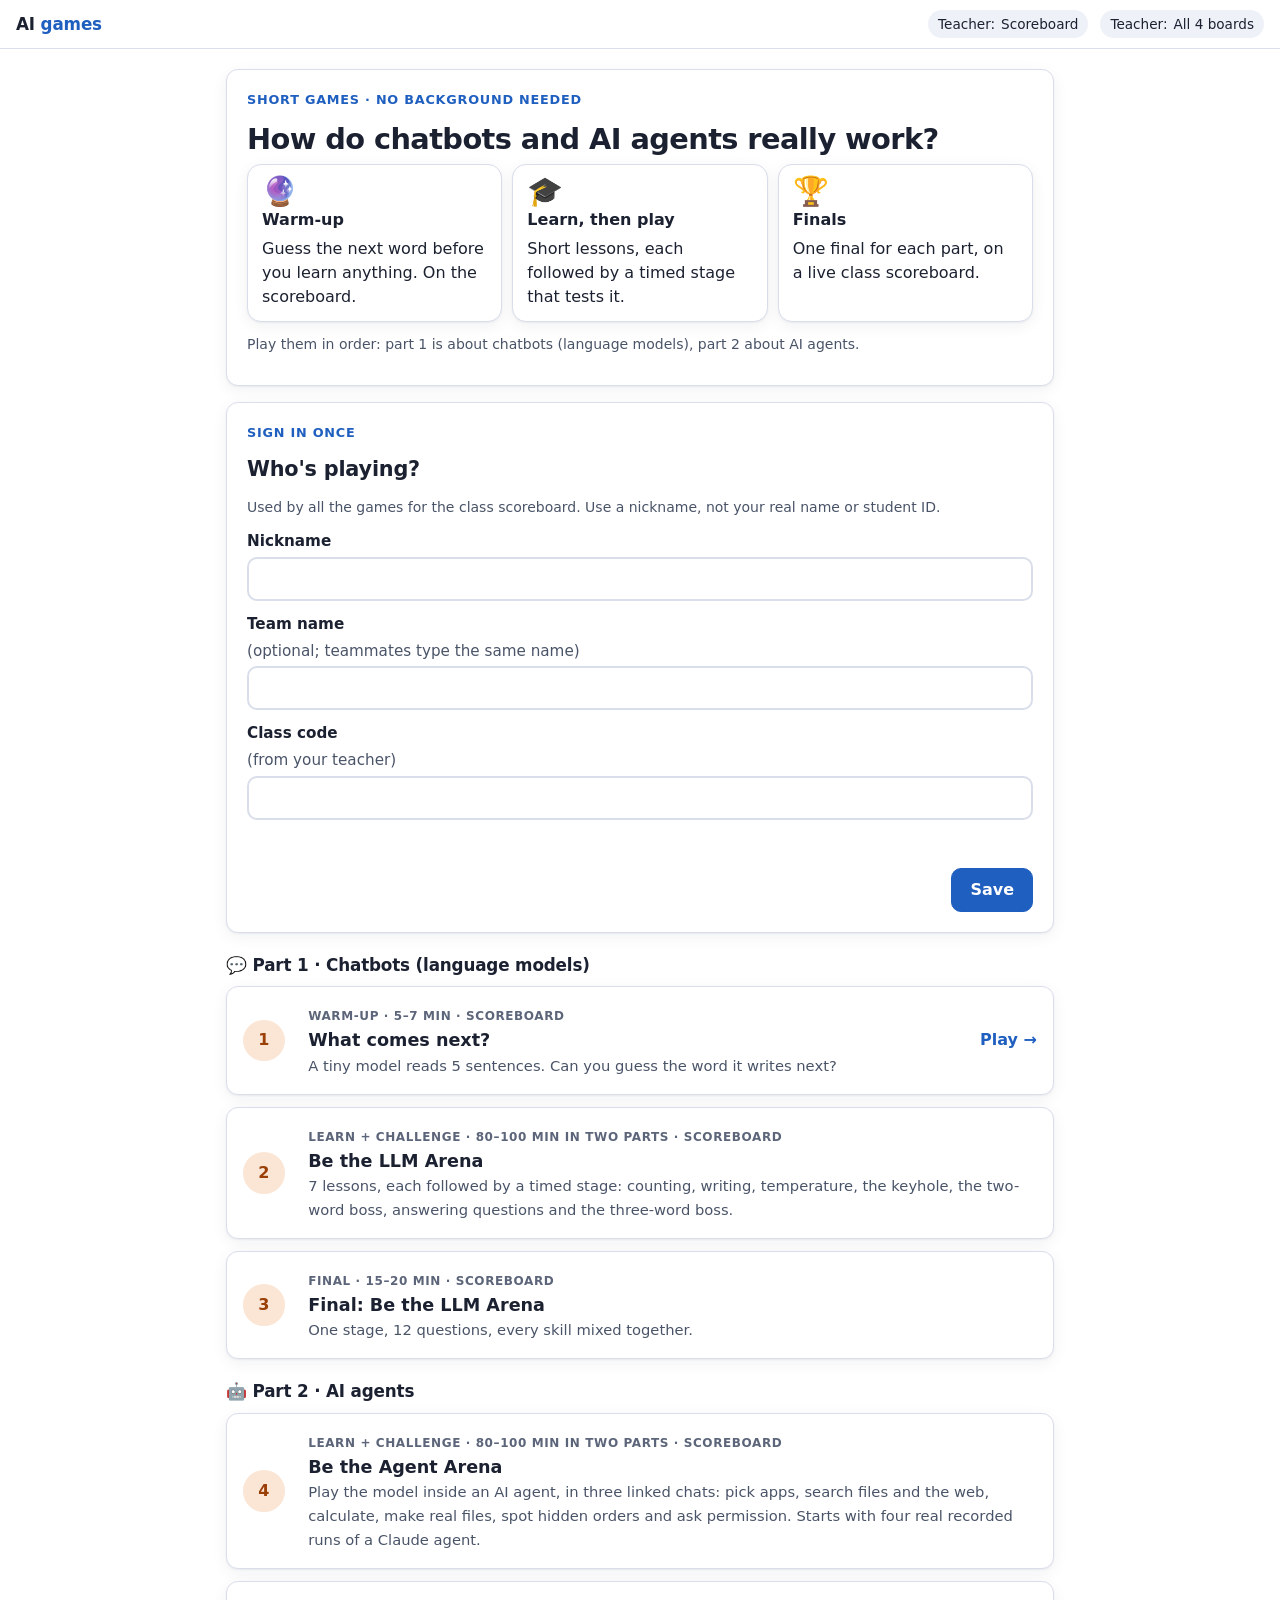
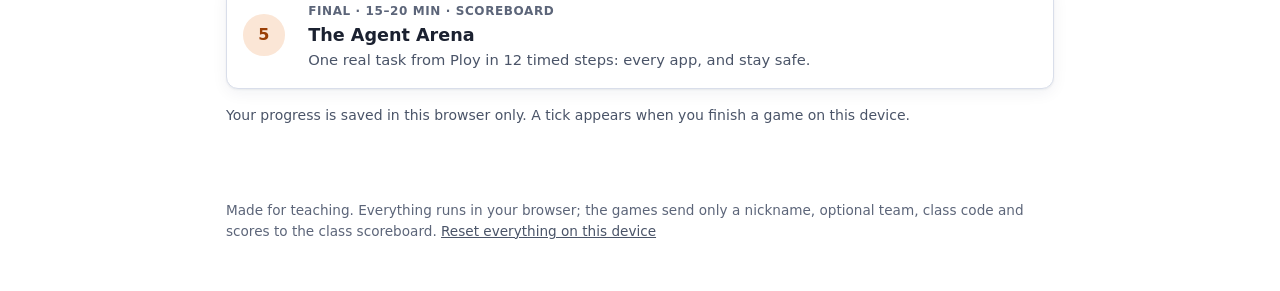
==== commit db5b3cbd: "Teacher view: all 4 boards in one window; docs" ====
--- a/index.html
+++ b/index.html
@@ -15,7 +15,8 @@
   <header class="topbar">
     <span class="brand">AI <span>games</span></span>
     <span class="spacer"></span>
-    <a class="pill" href="board.html" id="boardLink">Teacher: scoreboard</a>
+    <a class="pill" href="board.html" id="boardLink"><span class="hide-sm">Teacher: </span>Scoreboard</a>
+    <a class="pill" href="teacher.html" id="teacherLink"><span class="hide-sm">Teacher: </span>All 4 boards</a>
   </header>
 
   <main>
--- a/shared/arena.css
+++ b/shared/arena.css
@@ -105,6 +105,7 @@
 
 .choices { display: grid; grid-template-columns: repeat(2, minmax(0, 1fr)); gap: 10px; }
 .choice {
+  min-width: 0; overflow-wrap: anywhere;
   min-height: 56px; padding: 10px 14px; border-radius: 10px;
   border: 2px solid var(--line); background: var(--surface); cursor: pointer;
   font-size: 1.1rem; font-weight: 600; text-align: left;
@@ -215,6 +216,8 @@
 .tabs button { border: 0; background: var(--surface); padding: 10px 18px; font-weight: 700; cursor: pointer; min-height: 44px; }
 .tabs button[aria-selected="true"] { background: var(--accent); color: var(--accent-ink); }
 .board td.rank { width: 3em; font-weight: 800; color: var(--ink-3); }
+.board td.live { color: var(--accent); font-weight: 700; white-space: nowrap; }
+.board td.live .live-pts { color: var(--ink-2); font-weight: 600; }
 .board tr.top1 td.rank { color: #b8860b; }
 html.projector { --fs: 22px; }
 
@@ -222,7 +225,7 @@
   .topbar { gap: 8px; }
   .pill { font-size: .72rem; padding: 3px 8px; }
   h1 { font-size: 1.5rem; }
-  .choices { grid-template-columns: 1fr; }
+  .choices { grid-template-columns: minmax(0, 1fr); }
   .card { padding: 16px; }
   .game { grid-template-columns: 2.6em 1fr; }
   .game .right { grid-column: 2; }
@@ -234,7 +237,7 @@
 footer button { background: none; border: 0; color: var(--ink-2); text-decoration: underline; cursor: pointer; padding: 0; }
 .tabs.toggle button[aria-pressed="true"] { background: var(--accent); color: var(--accent-ink); }
 .doc.good { border-color: var(--good); background: var(--good-soft); }
-.choices.one { grid-template-columns: 1fr; }
+.choices.one { grid-template-columns: minmax(0, 1fr); }
 
 /* visual additions (v3) */
 .lesson-card { display: flex; gap: 10px; align-items: flex-start; }
@@ -248,3 +251,4 @@
 .mc-bar { height: 12px; background: var(--bar-track); border-radius: 6px; overflow: hidden; }
 .mc-bar i { display: block; height: 100%; background: var(--accent); }
 .mc-pct { text-align: right; font-variant-numeric: tabular-nums; }
+@media (max-width: 480px) { .hide-sm { display: none; } .topbar { gap: 8px; padding: 10px 12px; } }
--- a/shared/visual.css
+++ b/shared/visual.css
@@ -267,13 +267,13 @@
 .ph-head { display: flex; align-items: center; gap: 6px; padding: 8px 12px; background: var(--surface-2); border-bottom: 1px solid var(--line); font-size: .92rem; }
 .ph-model .ph-head { background: var(--accent-soft); }
 .ph-ico { font-size: 1.1rem; }
-.ph-apps { display: flex; flex-wrap: wrap; gap: 4px; padding: 6px 8px; border-bottom: 1px solid var(--line); }
-.ph-app { border: 1px solid var(--line); background: var(--surface); border-radius: 999px; padding: 4px 10px; font-size: .78rem; font-weight: 600; cursor: pointer; min-height: 32px; position: relative; }
+.ph-apps { display: flex; flex-wrap: nowrap; overflow-x: auto; gap: 4px; padding: 6px 8px; border-bottom: 1px solid var(--line); -webkit-overflow-scrolling: touch; }  /* one row of app chips; swipe sideways if they don't fit */
+.ph-app { flex: none; white-space: nowrap; border: 1px solid var(--line); background: var(--surface); border-radius: 999px; padding: 4px 10px; font-size: .78rem; font-weight: 600; cursor: pointer; min-height: 32px; position: relative; }
 .ph-app[aria-pressed="true"] { background: var(--ink); color: #fff; border-color: var(--ink); }
-.ph-body { flex: 1; padding: 10px 8px; display: flex; flex-direction: column; gap: 6px; overflow-y: auto; max-height: 460px; }
+.ph-body { flex: 1; padding: 10px 8px; display: flex; flex-direction: column; gap: 6px; overflow-y: auto; max-height: min(460px, 45vh); }
 .ph-thread { display: flex; flex-direction: column; gap: 6px; }
 .ph-empty, .ph-note { font-size: .78rem; color: var(--ink-3); text-align: center; margin: 4px 0; }
-.ph-note { background: var(--surface-2); border-radius: 8px; padding: 4px 8px; }
+.ph-note { background: var(--surface-2); border-radius: 8px; padding: 4px 8px; white-space: pre-wrap; text-align: left; overflow-wrap: anywhere; }
 .b { max-width: 88%; padding: 7px 10px; border-radius: 14px; font-size: .9rem; line-height: 1.35; overflow-wrap: anywhere; white-space: pre-wrap; }
 .b.left { align-self: flex-start; border-bottom-left-radius: 4px; background: var(--surface-2); }
 .b.right { align-self: flex-end; border-bottom-right-radius: 4px; background: var(--accent); color: #fff; }
@@ -281,18 +281,18 @@
 .b.right.c-human { background: #1d7a46; }
 .b.left.c-app { background: #f5ecd9; }
 .b.left.c-human { background: #e3f3ea; }
-.b-from { font-size: .7rem; font-weight: 700; opacity: .8; margin-bottom: 2px; }
+.b-from { font-size: .75rem; font-weight: 700; opacity: .8; margin-bottom: 2px; }
 .b .ph-code { font-family: var(--mono); font-size: .8rem; white-space: pre-wrap; background: none; color: inherit; }
 .b.new { animation: ph-pop .5s ease both; }
 @keyframes ph-pop { from { transform: scale(.92); opacity: 0; } to { transform: none; opacity: 1; } }
 @media (prefers-reduced-motion: reduce) { .b.new { animation: none; } }
-.ph-badge { display: inline-block; min-width: 1.3em; margin-left: 5px; padding: 0 5px; border-radius: 999px; background: #d4380d; color: #fff; font-size: .72rem; font-weight: 700; text-align: center; }
+.ph-badge { display: inline-block; min-width: 1.3em; margin-left: 5px; padding: 0 5px; border-radius: 999px; background: #d4380d; color: #fff; font-size: .75rem; font-weight: 700; text-align: center; }
 .ph-say { min-height: 1.4em; margin: 6px 0 0; font-weight: 600; }
 .ph-ctl { margin-top: 4px; }
 .b table { border-collapse: collapse; font-size: .75rem; }
 .b td, .b th { border: 1px solid rgba(0,0,0,.15); padding: 1px 5px; }
 .b .ph-hit { display: block; border-top: 1px dashed rgba(0,0,0,.2); padding-top: 3px; margin-top: 3px; }
-@media (max-width: 880px) {
+@media (max-width: 740px) {
   .ph-tabs { display: flex; flex-wrap: wrap; }
   .ph-tab { flex: 1; min-height: 44px; border: 2px solid var(--line); background: var(--surface); border-radius: 12px; font-weight: 700; cursor: pointer; padding: 4px 6px; font-size: .85rem; }
   .ph-tab[aria-selected="true"] { border-color: var(--accent); background: var(--accent-soft); }
@@ -301,8 +301,35 @@
   .phone.on { display: flex; }
   .ph-body { max-height: 380px; }
 }
-@media (pointer: coarse) { .ph-app { min-height: 40px; } }
+@media (pointer: coarse) { .ph-app { min-height: 44px; } .v-file-btns .btn { min-height: 44px; } }
+
+/* ---------- v2: phones and tablets while playing ---------- */
+.hud-card { position: sticky; z-index: 4; }                /* the timer stays in view (top is set to the top bar's height by arena.js) */
+.move, .result-card { scroll-margin-top: 140px; }
+@media (max-width: 560px) {
+  .hud-card { padding: 8px 12px; gap: 4px; }
+  .hud-card .hud { font-size: .8rem; gap: 2px 10px; }
+  .choices.one .choice { font-size: 1rem; }
+  .move { padding: 10px; }
+  .hud-more { display: none; }
+  .card > h2 { font-size: 1.1rem; }
+}
+.ph-peek { display: none; }
+@media (max-width: 740px) {
+  .ph-peek { display: grid; gap: 4px; background: var(--surface-2); border-left: 4px solid var(--ink-3); border-radius: 10px; padding: 8px 10px; }
+  .ph-peek-t { white-space: pre-wrap; overflow-wrap: anywhere; font-size: .9rem; }
+  .ph-peek .btn { justify-self: start; }
+}
+@media (max-width: 740px) {
+  .phone { min-height: 0; }
+  .ph-body { max-height: min(380px, 38vh); min-height: 120px; }  /* short phone screens: chat and "your move" fit together */
+}
 /* the student's move (as the model), under the phones */
 .move { border: 2px solid var(--accent); border-radius: 14px; padding: 12px; background: var(--surface); }
 .move h3 { margin: 0 0 6px; font-size: 1rem; }
 .move .kicker { margin-bottom: 4px; }
+@media (max-width: 740px) and (max-height: 700px) {   /* short phones (iPhone SE, small Androids): a shorter chat, so the first move shows too */
+  .ph-body { max-height: 28vh; min-height: 96px; }
+  .ph-head { padding: 5px 10px; }
+  .ph-tab { min-height: 44px; }
+}
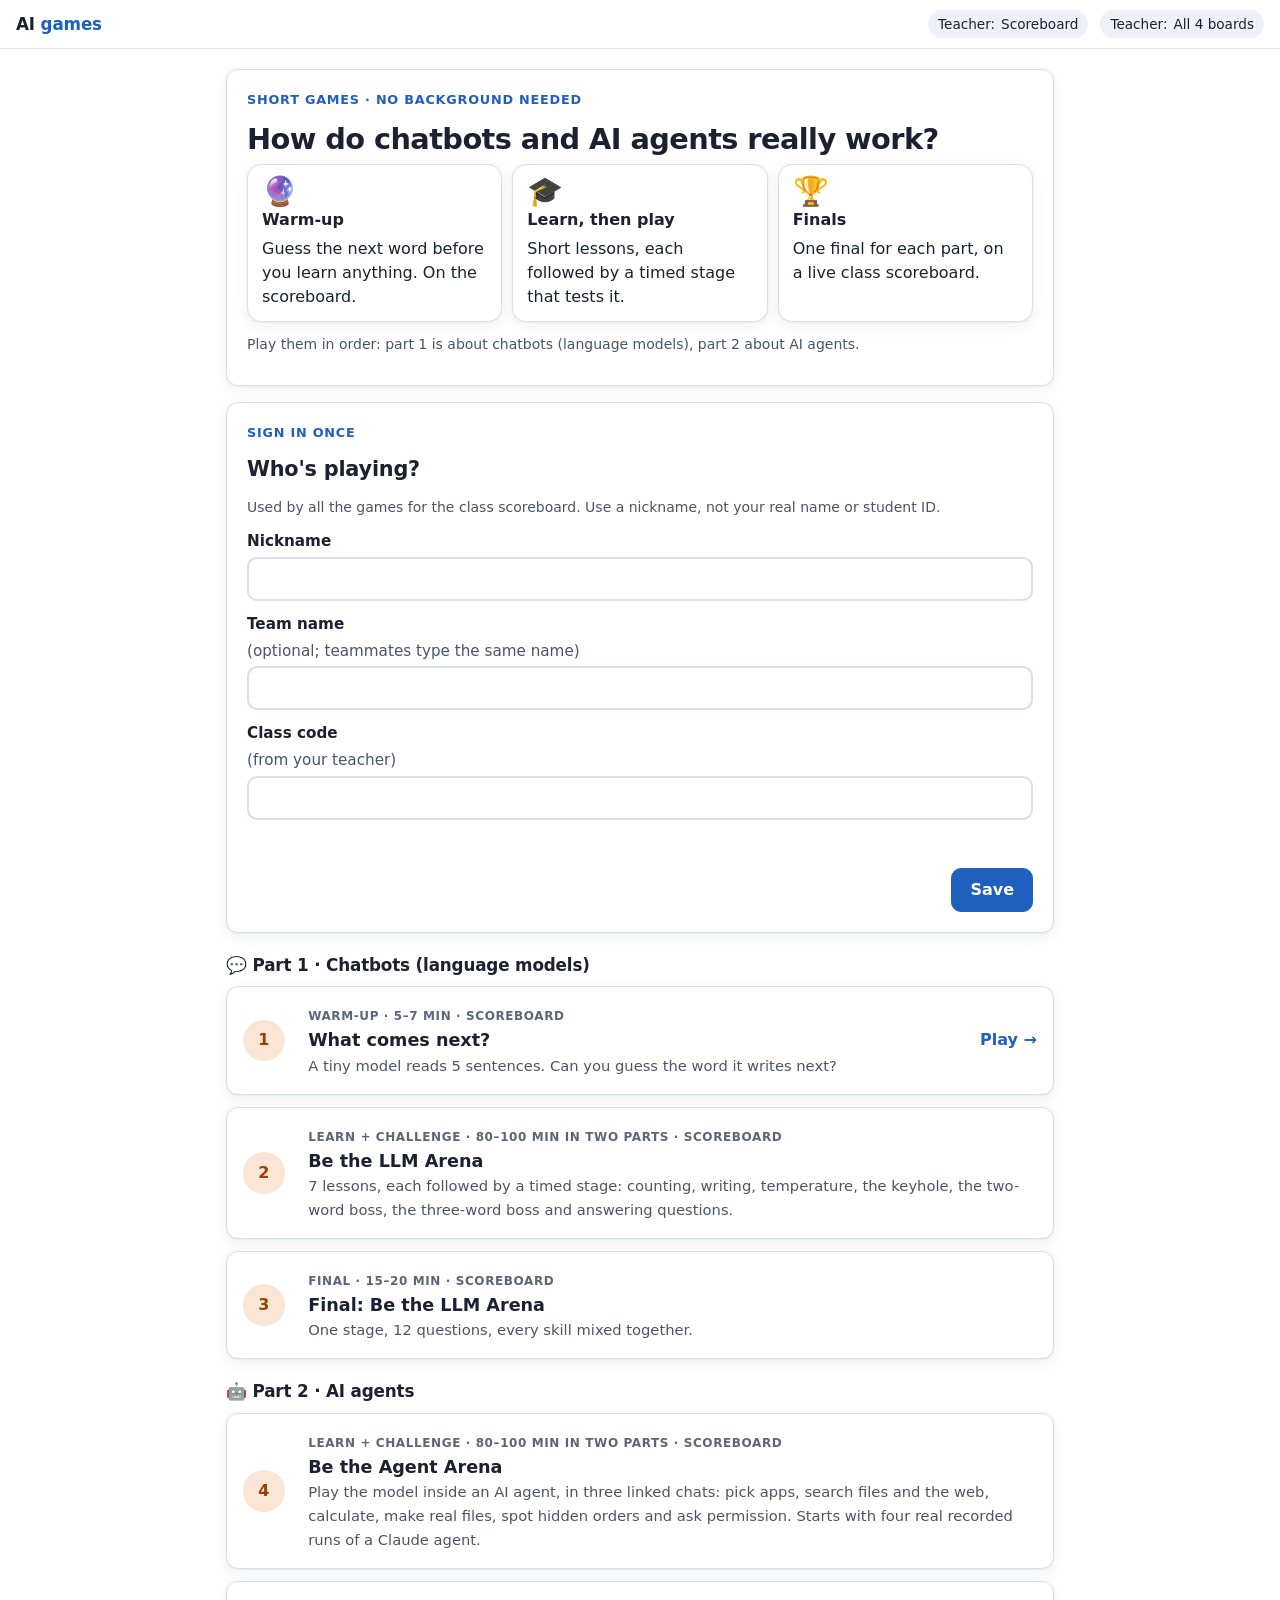
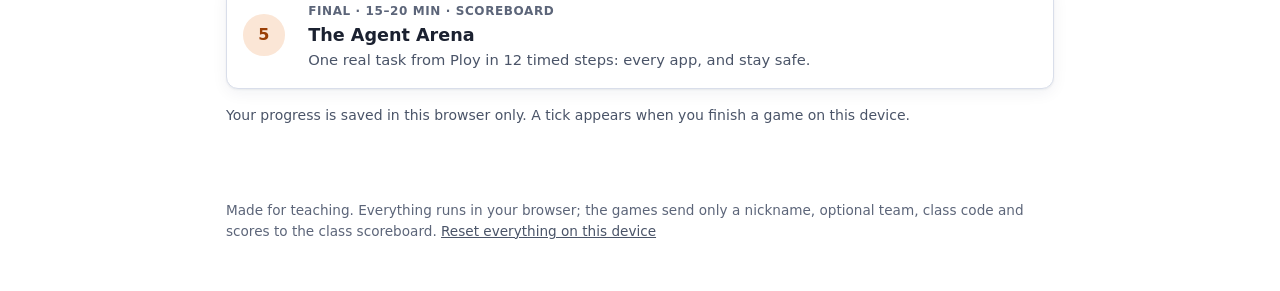
==== commit 01aa6f6c: "Docs and front page: content review fixes, stage swap" ====
--- a/index.html
+++ b/index.html
@@ -49,7 +49,7 @@
       <li><a class="game arena" href="llm/index.html" data-id="llm2-arena">
         <span class="n" aria-hidden="true">2</span>
         <span><span class="tag">Learn + challenge · 80–100 min in two parts · scoreboard</span><br><span class="t">Be the LLM Arena</span><br>
-          <span class="d">7 lessons, each followed by a timed stage: counting, writing, temperature, the keyhole, the two-word boss, answering questions and the three-word boss.</span></span>
+          <span class="d">7 lessons, each followed by a timed stage: counting, writing, temperature, the keyhole, the two-word boss, the three-word boss and answering questions.</span></span>
         <span class="right"></span></a></li>
       <li><a class="game arena" href="final/index.html" data-id="llmfinal-arena">
         <span class="n" aria-hidden="true">3</span>
--- a/shared/visual.css
+++ b/shared/visual.css
@@ -333,3 +333,11 @@
   .ph-head { padding: 5px 10px; }
   .ph-tab { min-height: 44px; }
 }
+/* files on chat messages: 📎 files Ploy shares, and file cards the model sends back */
+.b-body { display: flex; flex-direction: column; gap: 4px; }
+.b-files { display: flex; flex-wrap: wrap; gap: 4px; }
+.b-file { display: inline-flex; align-items: center; min-height: 32px; padding: 2px 8px; border-radius: 999px; font-size: .8rem; font-weight: 600;
+  background: rgba(255,255,255,.85); color: var(--ink); text-decoration: none; border: 1px solid rgba(0,0,0,.12); overflow-wrap: anywhere; }
+a.b-file:hover { text-decoration: underline; }
+.b .v-file { margin: 4px 0 0; color: var(--ink); }
+@media (pointer: coarse) { .b-file { min-height: 44px; } }
